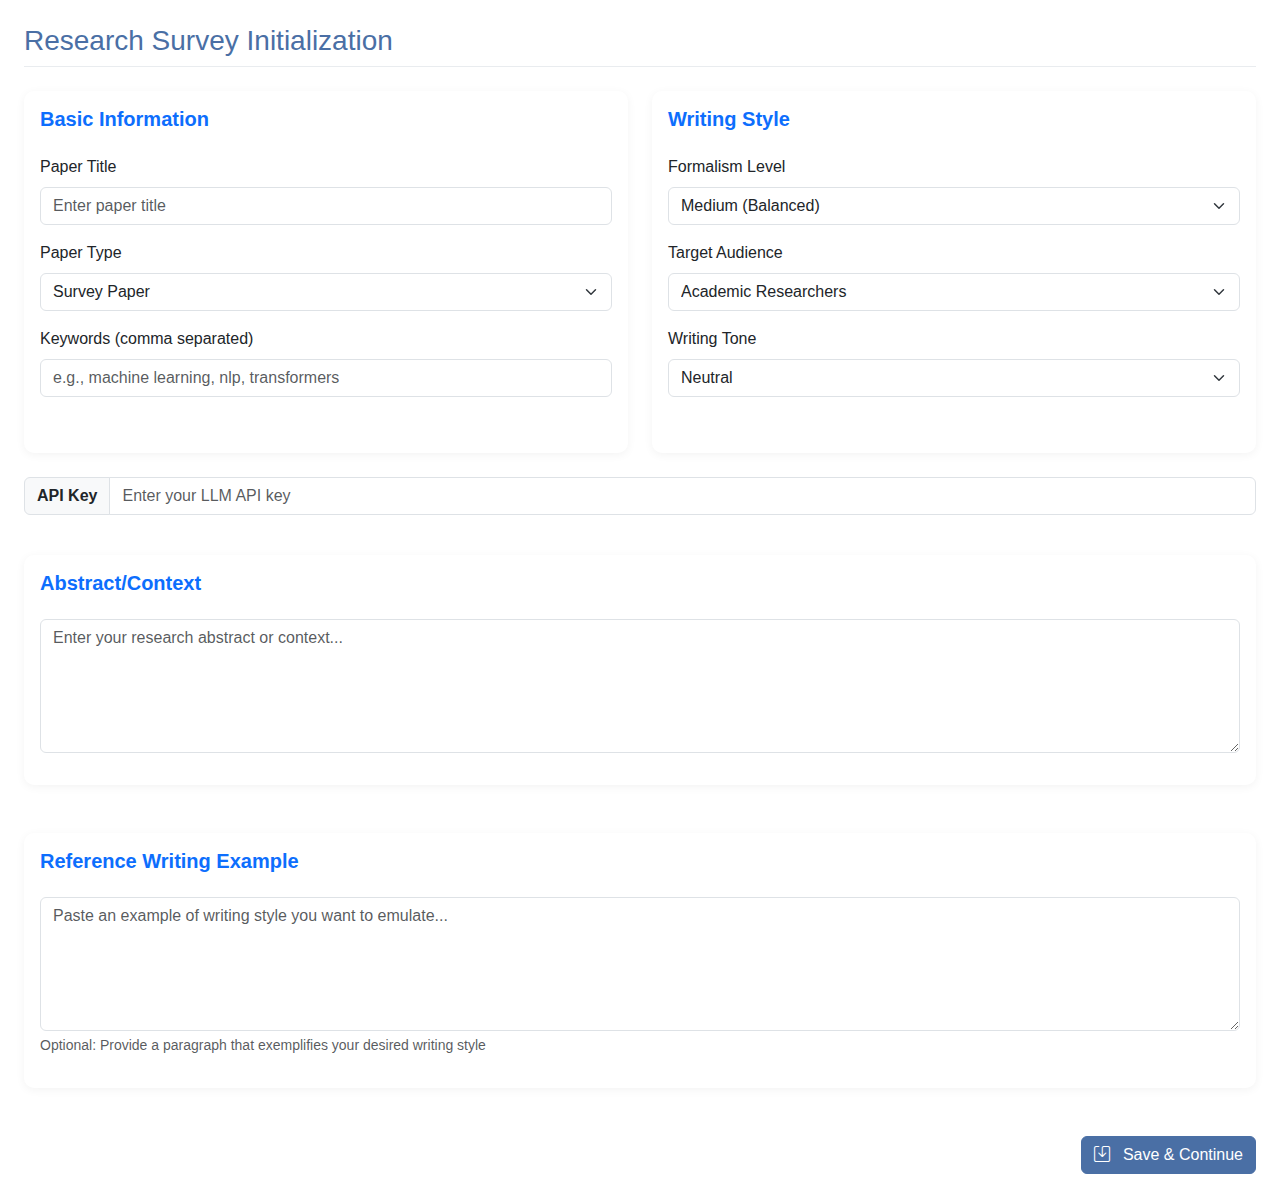
==== context.html @ d532deb4 "Initialized the project" ====
<!DOCTYPE html>
<html lang="en">
<head>
    <meta charset="UTF-8">
    <meta name="viewport" content="width=device-width, initial-scale=1.0">
    <title>Research Context</title>
    <link href="https://cdn.jsdelivr.net/npm/bootstrap@5.3.0/dist/css/bootstrap.min.css" rel="stylesheet">
    <link rel="stylesheet" href="https://cdn.jsdelivr.net/npm/bootstrap-icons@1.10.0/font/bootstrap-icons.css">
    <link rel="stylesheet" href="style.css">
</head>
<body>
    <div class="container-fluid p-4">
        <h3 class="content-header">Research Survey Initialization</h3>
        
        <div class="row g-4">
            <div class="col-md-6">
                <div class="card h-100">
                    <div class="card-body">
                        <h5 class="card-title text-primary mb-4">Basic Information</h5>
                        <div class="mb-3">
                            <label for="paperTitle" class="form-label">Paper Title</label>
                            <input type="text" class="form-control" id="paperTitle" placeholder="Enter paper title">
                        </div>
                        <div class="mb-3">
                            <label for="paperType" class="form-label">Paper Type</label>
                            <select class="form-select" id="paperType">
                                <option value="research">Research Paper</option>
                                <option value="survey" selected>Survey Paper</option>
                                <option value="position">Position Paper</option>
                            </select>
                        </div>
                        <div class="mb-3">
                            <label for="keywords" class="form-label">Keywords (comma separated)</label>
                            <input type="text" class="form-control" id="keywords" placeholder="e.g., machine learning, nlp, transformers">
                        </div>
                    </div>
                </div>
            </div>
            
            <div class="col-md-6">
                <div class="card h-100">
                    <div class="card-body">
                        <h5 class="card-title text-primary mb-4">Writing Style</h5>
                        <div class="mb-3">
                            <label for="formalism" class="form-label">Formalism Level</label>
                            <select class="form-select" id="formalism">
                                <option value="high">High (Technical)</option>
                                <option value="medium" selected>Medium (Balanced)</option>
                                <option value="low">Low (General)</option>
                            </select>
                        </div>
                        <div class="mb-3">
                            <label for="audience" class="form-label">Target Audience</label>
                            <select class="form-select" id="audience">
                                <option value="experts">Domain Experts</option>
                                <option value="researchers" selected>Academic Researchers</option>
                                <option value="practitioners">Industry Practitioners</option>
                                <option value="general">General Audience</option>
                            </select>
                        </div>
                        <div class="mb-3">
                            <label for="tone" class="form-label">Writing Tone</label>
                            <select class="form-select" id="tone">
                                <option value="formal">Formal</option>
                                <option value="neutral" selected>Neutral</option>
                                <option value="friendly">Friendly</option>
                            </select>
                        </div>
                    </div>
                </div>
            </div>
            <div class="col-12">
                <div class="input-group mb-3">
                    <span class="input-group-text">API Key</span>
                    <input type="text" class="form-control" id="apiKey" placeholder="Enter your LLM API key">
                </div>
            </div>

            
            <div class="col-12">
                <div class="card">
                    <div class="card-body">
                        <h5 class="card-title text-primary mb-4">Abstract/Context</h5>
                        <div class="mb-3">
                            <textarea class="form-control" id="abstract" rows="5" placeholder="Enter your research abstract or context..."></textarea>
                        </div>
                    </div>
                </div>
            </div>
            
            <div class="col-12">
                <div class="card">
                    <div class="card-body">
                        <h5 class="card-title text-primary mb-4">Reference Writing Example</h5>
                        <div class="mb-3">
                            <textarea class="form-control" id="writingExample" rows="5" placeholder="Paste an example of writing style you want to emulate..."></textarea>
                            <div class="form-text">Optional: Provide a paragraph that exemplifies your desired writing style</div>
                        </div>
                    </div>
                </div>
            </div>
        </div>
        
        <div class="d-flex justify-content-end mt-4">
            <button class="btn btn-primary" onclick="saveAndContinue()">
                <i class="bi bi-save me-2"></i> Save & Continue
            </button>
        </div>
    </div>

    <script>
        // Get current context data from form fields
        function getContextData() {
            return {
                title: document.getElementById('paperTitle').value,
                abstract: document.getElementById('abstract').value,
                keywords: document.getElementById('keywords').value.split(',').map(k => k.trim()).filter(k => k),
                paperType: document.getElementById('paperType').value,
                style: {
                    formalism: document.getElementById('formalism').value,
                    audience: document.getElementById('audience').value,
                    tone: document.getElementById('tone').value,
                    example: document.getElementById('writingExample').value
                },
                apiKey: document.getElementById('apiKey').value,
                timestamp: new Date().toISOString()
            };
        }

        // Save to localStorage via parent window
        function saveToLocalStorage() {
            const config = getContextData();
            window.parent.postMessage({
                action: 'saveState',
                page: 'context',
                data: config
            }, '*');
        }

        // Save to local JSON file
        function saveToJsonFile() {
            const config = getContextData();
            const jsonContent = JSON.stringify(config, null, 2);
            const blob = new Blob([jsonContent], { type: 'application/json' });
            const url = URL.createObjectURL(blob);
            const link = document.createElement('a');
            link.href = url;
            link.download = `research_context_${new Date().toISOString().split('T')[0]}.json`;
            document.body.appendChild(link);
            link.click();
            document.body.removeChild(link);
            URL.revokeObjectURL(url);
        }

        // Save and continue handler
        function saveAndContinue() {
            saveToLocalStorage();  // Save to localStorage
            saveToJsonFile();      // Download JSON file
            window.parent.postMessage({ action: 'navigate', page: 'section' }, '*');
        }

        // Load context data into fields
        function loadContextData(data) {
            document.getElementById('paperTitle').value = data.title || '';
            document.getElementById('abstract').value = data.abstract || '';
            document.getElementById('keywords').value = Array.isArray(data.keywords) ? data.keywords.join(', ') : '';
            document.getElementById('paperType').value = data.paperType || 'survey';
            document.getElementById('apiKey').value = data.apiKey || '';
            
            if (data.style) {
                document.getElementById('formalism').value = data.style.formalism || 'medium';
                document.getElementById('audience').value = data.style.audience || 'researchers';
                document.getElementById('tone').value = data.style.tone || 'neutral';
                document.getElementById('writingExample').value = data.style.example || '';
            }
        }

        // Wait for DOM to load, then listen for data
        document.addEventListener('DOMContentLoaded', () => {
            document.querySelectorAll('input, textarea, select').forEach(element => {
                element.addEventListener('change', saveToLocalStorage);
            });

            window.addEventListener('message', (event) => {
                if (event.data.action === 'loadContextData') {
                    loadContextData(event.data.data.context);
                }
            });
        });
    </script>
</body>
</html>
---- style.css ----
:root {
    --primary-color: #4a6fa5;
    --secondary-color: #6c8fc7;
    --light-bg: #f8f9fa;
    --card-bg: #ffffff;
    --text-color: #495057;
}

body {
    background-color: var(--light-bg);
    color: var(--text-color);
    font-family: 'Segoe UI', Tahoma, Geneva, Verdana, sans-serif;
}

.container {
    max-width: 1200px;
    padding-top: 2rem;
}

.progress-container {
    display: flex;
    align-items: center;
    gap: 4px;
    margin-bottom: 1.5rem;
    padding: 1rem;
    background-color: var(--card-bg);
    border-radius: 10px;
    box-shadow: 0 2px 10px rgba(0,0,0,0.05);
}

.progress-circle {
    width: 42px;
    height: 42px;
    border-radius: 50%;
    display: flex;
    align-items: center;
    justify-content: center;
    cursor: pointer;
    position: relative;
    flex-shrink: 0;
    font-weight: 600;
    transition: all 0.3s ease;
    border: 2px solid transparent;
}

.progress-connector {
    height: 3px;
    flex-grow: 1;
    background-color: #e9ecef;
    min-width: 30px;
    transition: all 0.3s ease;
}

.add-section {
    position: absolute;
    right: -8px;
    top: -8px;
    background: white;
    border-radius: 50%;
    width: 22px;
    height: 22px;
    display: flex;
    align-items: center;
    justify-content: center;
    border: 1px solid var(--primary-color);
    color: var(--primary-color);
    font-size: 12px;
    cursor: pointer;
    transition: all 0.2s ease;
}

.add-section:hover {
    background-color: var(--primary-color);
    color: white;
}

.active {
    background-color: var(--primary-color) !important;
    border-color: var(--secondary-color);
    box-shadow: 0 0 0 3px rgba(74, 111, 165, 0.2);
}

#content-iframe {
    width: 100%;
    height: calc(100vh - 150px);
    border: none;
    background: transparent;
    border-radius: 10px;
}

.btn-primary {
    background-color: var(--primary-color);
    border-color: var(--primary-color);
}

:root {
    --primary-color: #4a6fa5;
    --secondary-color: #6c8fc7;
    --card-bg: #ffffff;
    --text-color: #495057;
}

body {
    background-color: transparent;
    color: var(--text-color);
    font-family: 'Segoe UI', Tahoma, Geneva, Verdana, sans-serif;
    padding: 0;
    margin: 0;
}

.content-header {
    color: var(--primary-color);
    margin-bottom: 1.5rem;
    padding-bottom: 0.5rem;
    border-bottom: 1px solid #e9ecef;
}

.card {
    border: none;
    border-radius: 10px;
    box-shadow: 0 2px 10px rgba(0,0,0,0.05);
    margin-bottom: 1.5rem;
}

.card-title {
    font-weight: 600;
}

.btn-primary {
    background-color: var(--primary-color);
    border-color: var(--primary-color);
}

.reference-paper {
    border-left: 3px solid var(--primary-color);
    padding-left: 15px;
    margin-bottom: 20px;
}

.upload-btn {
    cursor: pointer;
    color: var(--primary-color);
}

#generatedContent {
    min-height: 200px;
    border: 1px solid #dee2e6;
    border-radius: 5px;
    padding: 15px;
    background-color: #f8f9fa;
    white-space: pre-wrap;
}

.loading-spinner {
    display: none;
    width: 2rem;
    height: 2rem;
}

/* Highlighted Text Style */
.highlight {
    background-color: red;
    color: white;
}
.comment {
    display: inline-block;
    position: relative;
}
.comment:hover .comment-tooltip {
    display: block;
}
.comment-tooltip {
    display: none;
    position: absolute;
    left: 0;
    bottom: 100%;
    background-color: yellow;
    padding: 5px;
    border-radius: 4px;
    z-index: 1000;
    white-space: nowrap;
}

.input-group-text {
    font-weight: bold;  /* Optional: changes the description appearance */
}

.loading-spinner {
    width: 1rem;
    height: 1rem;
}

:root {
    --primary-color: #4a6fa5;
    --secondary-color: #6c8fc7;
    --card-bg: #ffffff;
    --text-color: #495057;
}

body {
    background-color: transparent;
    color: var(--text-color);
    font-family: 'Segoe UI', Tahoma, Geneva, Verdana, sans-serif;
    padding: 0;
    margin: 0;
}

.content-header {
    color: var(--primary-color);
    margin-bottom: 1.5rem;
    padding-bottom: 0.5rem;
    border-bottom: 1px solid #e9ecef;
}

.card {
    border: none;
    border-radius: 10px;
    box-shadow: 0 2px 10px rgba(0,0,0,0.05);
    margin-bottom: 1.5rem;
}

.card-title {
    font-weight: 600;
}

.btn-primary {
    background-color: var(--primary-color);
    border-color: var(--primary-color);
}

.editable-content {
    border: 1px solid #ced4da;
    padding: 10px;
    min-height: 200px;
    background-color: #fff;
    border-radius: 4px;
}

.editable-content:empty:before {
    content: attr(placeholder);
    color: #6c757d;
}

.highlighted {
    background-color: yellow;
    position: relative;
}

.comment {
    border: 1px solid #dee2e6;
    padding: 5px 10px;
    margin: 5px 0;
    background-color: #f8f9fa;
    border-radius: 4px;
}

.comment small {
    color: #6c757d;
}

.summarize-btn {
    padding: 4px 8px;
    font-size: 0.875rem;
}

.summarize-btn .spinner-border {
    vertical-align: middle;
}
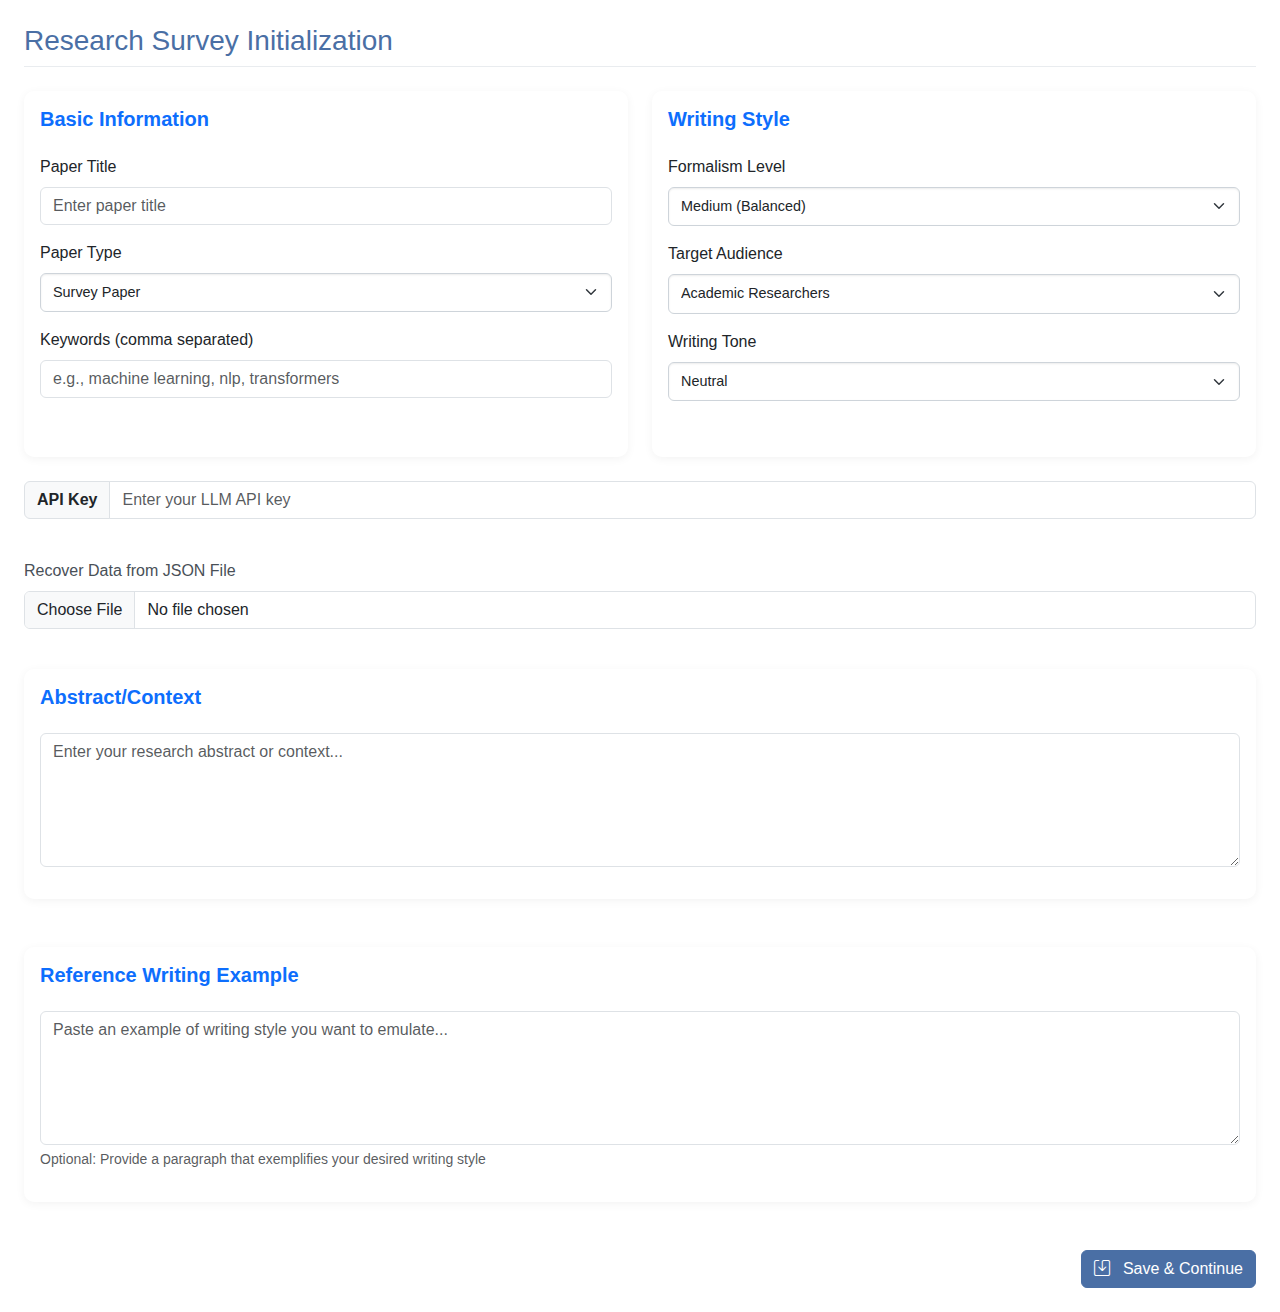
==== commit a541288a: "Version 1.0" ====
--- a/context.html
+++ b/context.html
@@ -76,6 +76,12 @@
                 </div>
             </div>
 
+            <!-- File Upload for Recovery -->
+            <div class="mb-3">
+                <label for="loadConfigFile" class="form-label">Recover Data from JSON File</label>
+                <input type="file" class="form-control" id="loadConfigFile" accept=".json">
+            </div>
+
             
             <div class="col-12">
                 <div class="card">
@@ -108,85 +114,6 @@
         </div>
     </div>
 
-    <script>
-        // Get current context data from form fields
-        function getContextData() {
-            return {
-                title: document.getElementById('paperTitle').value,
-                abstract: document.getElementById('abstract').value,
-                keywords: document.getElementById('keywords').value.split(',').map(k => k.trim()).filter(k => k),
-                paperType: document.getElementById('paperType').value,
-                style: {
-                    formalism: document.getElementById('formalism').value,
-                    audience: document.getElementById('audience').value,
-                    tone: document.getElementById('tone').value,
-                    example: document.getElementById('writingExample').value
-                },
-                apiKey: document.getElementById('apiKey').value,
-                timestamp: new Date().toISOString()
-            };
-        }
-
-        // Save to localStorage via parent window
-        function saveToLocalStorage() {
-            const config = getContextData();
-            window.parent.postMessage({
-                action: 'saveState',
-                page: 'context',
-                data: config
-            }, '*');
-        }
-
-        // Save to local JSON file
-        function saveToJsonFile() {
-            const config = getContextData();
-            const jsonContent = JSON.stringify(config, null, 2);
-            const blob = new Blob([jsonContent], { type: 'application/json' });
-            const url = URL.createObjectURL(blob);
-            const link = document.createElement('a');
-            link.href = url;
-            link.download = `research_context_${new Date().toISOString().split('T')[0]}.json`;
-            document.body.appendChild(link);
-            link.click();
-            document.body.removeChild(link);
-            URL.revokeObjectURL(url);
-        }
-
-        // Save and continue handler
-        function saveAndContinue() {
-            saveToLocalStorage();  // Save to localStorage
-            saveToJsonFile();      // Download JSON file
-            window.parent.postMessage({ action: 'navigate', page: 'section' }, '*');
-        }
-
-        // Load context data into fields
-        function loadContextData(data) {
-            document.getElementById('paperTitle').value = data.title || '';
-            document.getElementById('abstract').value = data.abstract || '';
-            document.getElementById('keywords').value = Array.isArray(data.keywords) ? data.keywords.join(', ') : '';
-            document.getElementById('paperType').value = data.paperType || 'survey';
-            document.getElementById('apiKey').value = data.apiKey || '';
-            
-            if (data.style) {
-                document.getElementById('formalism').value = data.style.formalism || 'medium';
-                document.getElementById('audience').value = data.style.audience || 'researchers';
-                document.getElementById('tone').value = data.style.tone || 'neutral';
-                document.getElementById('writingExample').value = data.style.example || '';
-            }
-        }
-
-        // Wait for DOM to load, then listen for data
-        document.addEventListener('DOMContentLoaded', () => {
-            document.querySelectorAll('input, textarea, select').forEach(element => {
-                element.addEventListener('change', saveToLocalStorage);
-            });
-
-            window.addEventListener('message', (event) => {
-                if (event.data.action === 'loadContextData') {
-                    loadContextData(event.data.data.context);
-                }
-            });
-        });
-    </script>
+    <script src="script/context.js"></script>
 </body>
 </html>--- a/style.css
+++ b/style.css
@@ -69,6 +69,22 @@
     transition: all 0.2s ease;
 }
 
+
+.remove-section {
+    position: absolute;
+    bottom: -5px;
+    right: -10px;
+    cursor: pointer;
+    background: white;
+    border-radius: 50%;
+    width: 20px;
+    height: 20px;
+    display: flex;
+    align-items: center;
+    justify-content: center;
+    color: red;
+}
+
 .add-section:hover {
     background-color: var(--primary-color);
     color: white;
@@ -265,4 +281,72 @@
 
 .summarize-btn .spinner-border {
     vertical-align: middle;
+}
+
+
+.carousel {
+    position: relative;
+    overflow: hidden;
+}
+
+
+.reference-paper {
+    transition: opacity 0.3s ease;
+}
+
+.reference-paper.active {
+    display: block !important;
+    opacity: 1;
+}
+
+/* Form Select Styling */
+.form-select {
+    border-radius: 6px; /* Matches rounded corners of form-control */
+    border: 1px solid #ced4da; /* Default Bootstrap border color */
+    font-size: 0.9rem; /* Consistent with other inputs */
+    padding: 8px 12px; /* Matches form-control padding */
+    background-color: #fff; /* White background for consistency */
+    box-shadow: inset 0 1px 2px rgba(0, 0, 0, 0.075); /* Subtle inner shadow */
+    transition: border-color 0.15s ease-in-out, box-shadow 0.15s ease-in-out; /* Smooth transitions */}
+
+/* Hover State */
+.form-select:hover {
+    border-color: #b8c6db; /* Slightly darker gray for subtle feedback */
+}
+
+/* Focus State */
+.form-select:focus {
+    border-color: #80bdff; /* Matches Bootstrap primary focus */
+    box-shadow: 0 0 0 0.2rem rgba(0, 123, 255, 0.25); /* Primary blue glow */
+    outline: none; /* Removes default outline */
+}
+
+/* Option Styling */
+.form-select option {
+    padding: 6px 12px; /* Comfortable spacing for readability */
+    color: #212529; /* Dark text for contrast */
+}
+
+/* Selected Option */
+.form-select option:checked {
+    background-color: #e9ecef; /* Light gray for selected items */
+    color: #212529;
+}
+
+/* Scrollbar Styling for Multiple Select */
+.form-select::-webkit-scrollbar {
+    width: 6px; /* Slim scrollbar */
+}
+
+.form-select::-webkit-scrollbar-thumb {
+    background-color: #adb5bd; /* Muted gray, matches theme */
+    border-radius: 3px;
+}
+
+.form-select::-webkit-scrollbar-thumb:hover {
+    background-color: #6c757d; /* Darker gray on hover */
+}
+
+.form-select::-webkit-scrollbar-track {
+    background-color: #f8f9fa; /* Light background for track */
 }